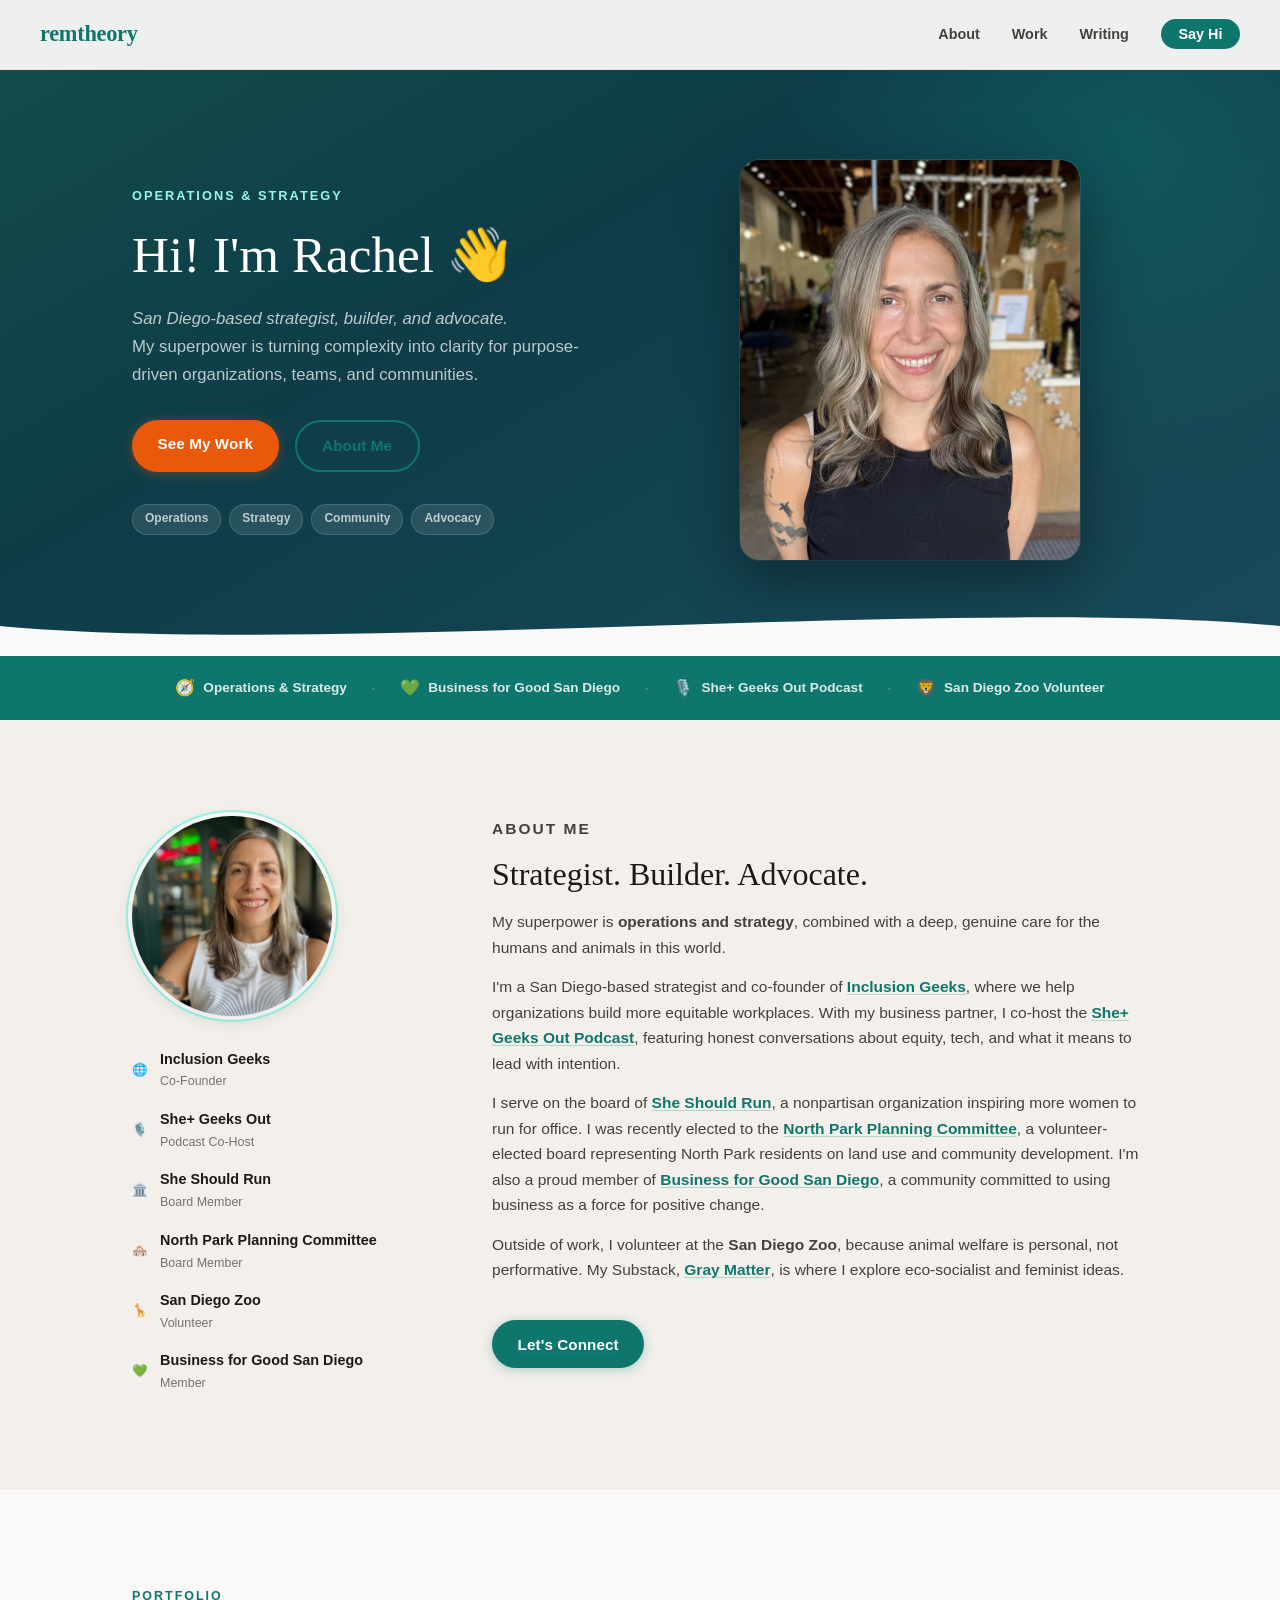
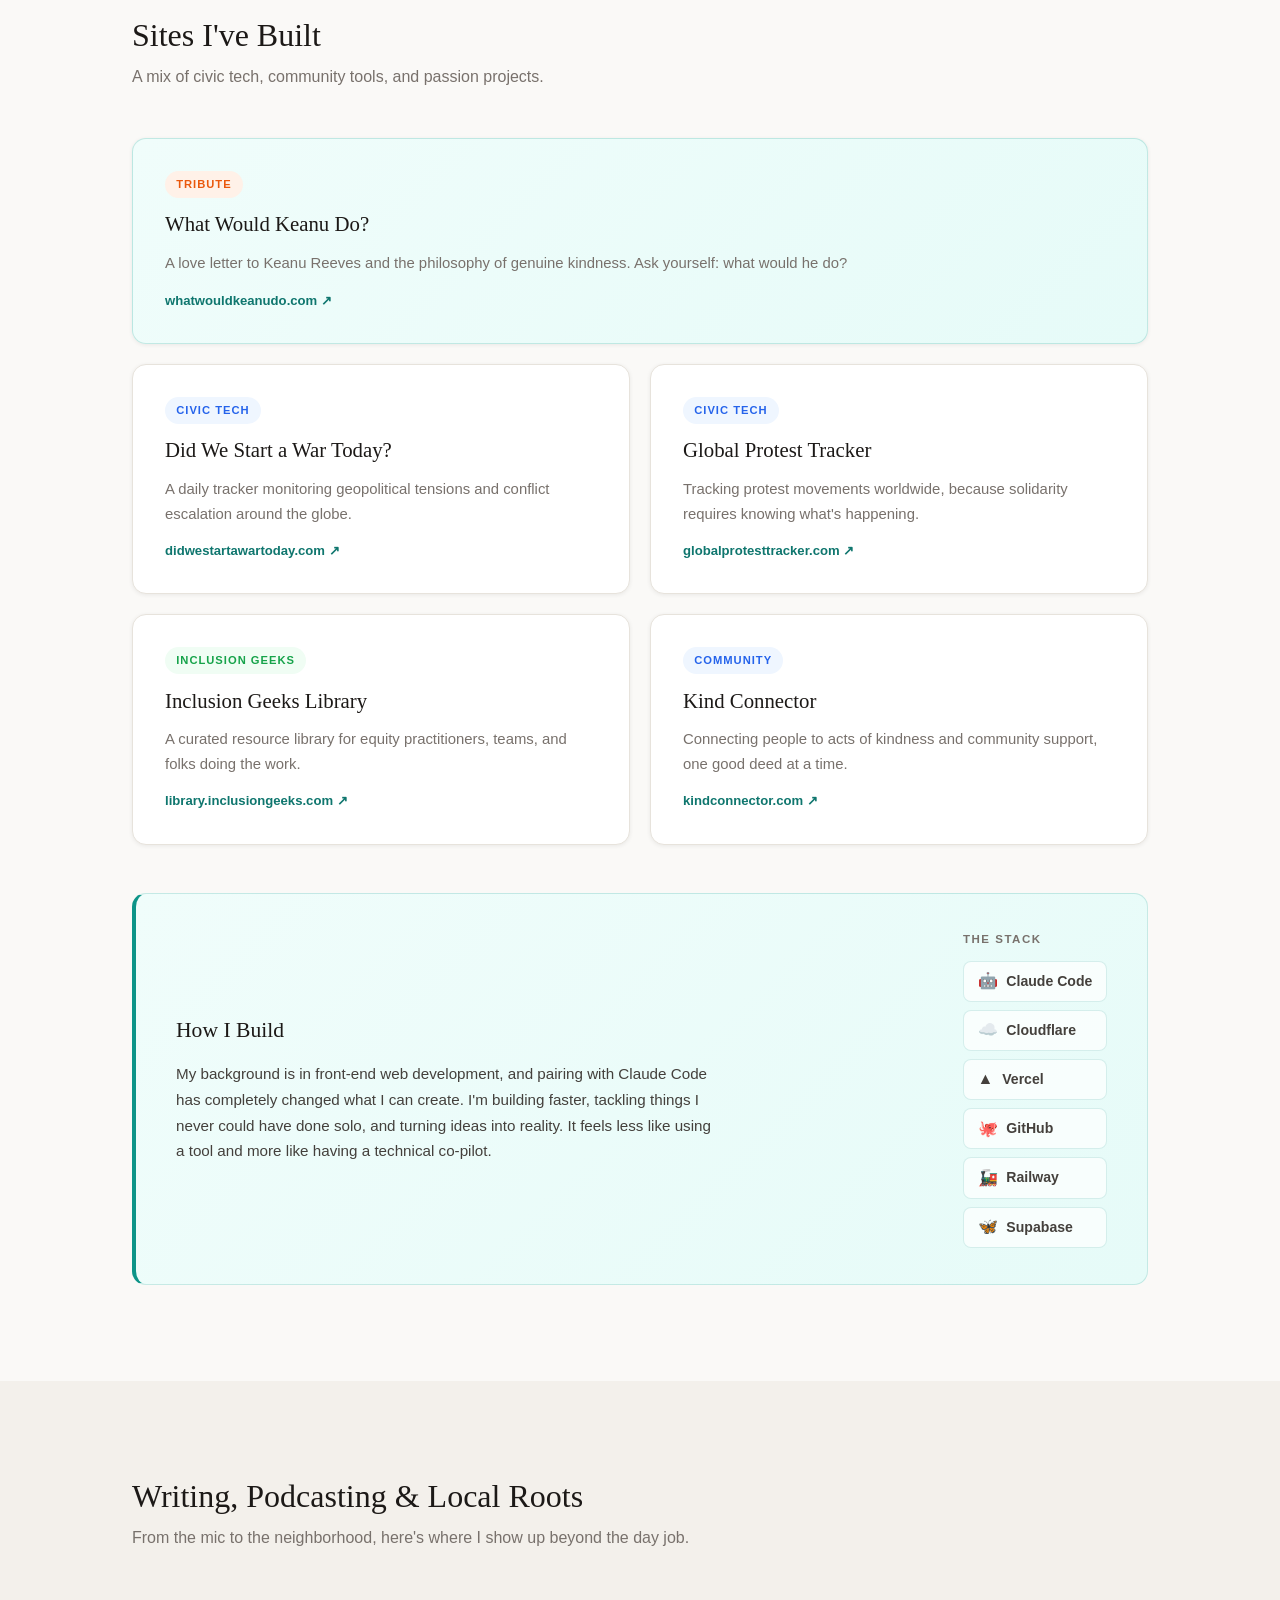
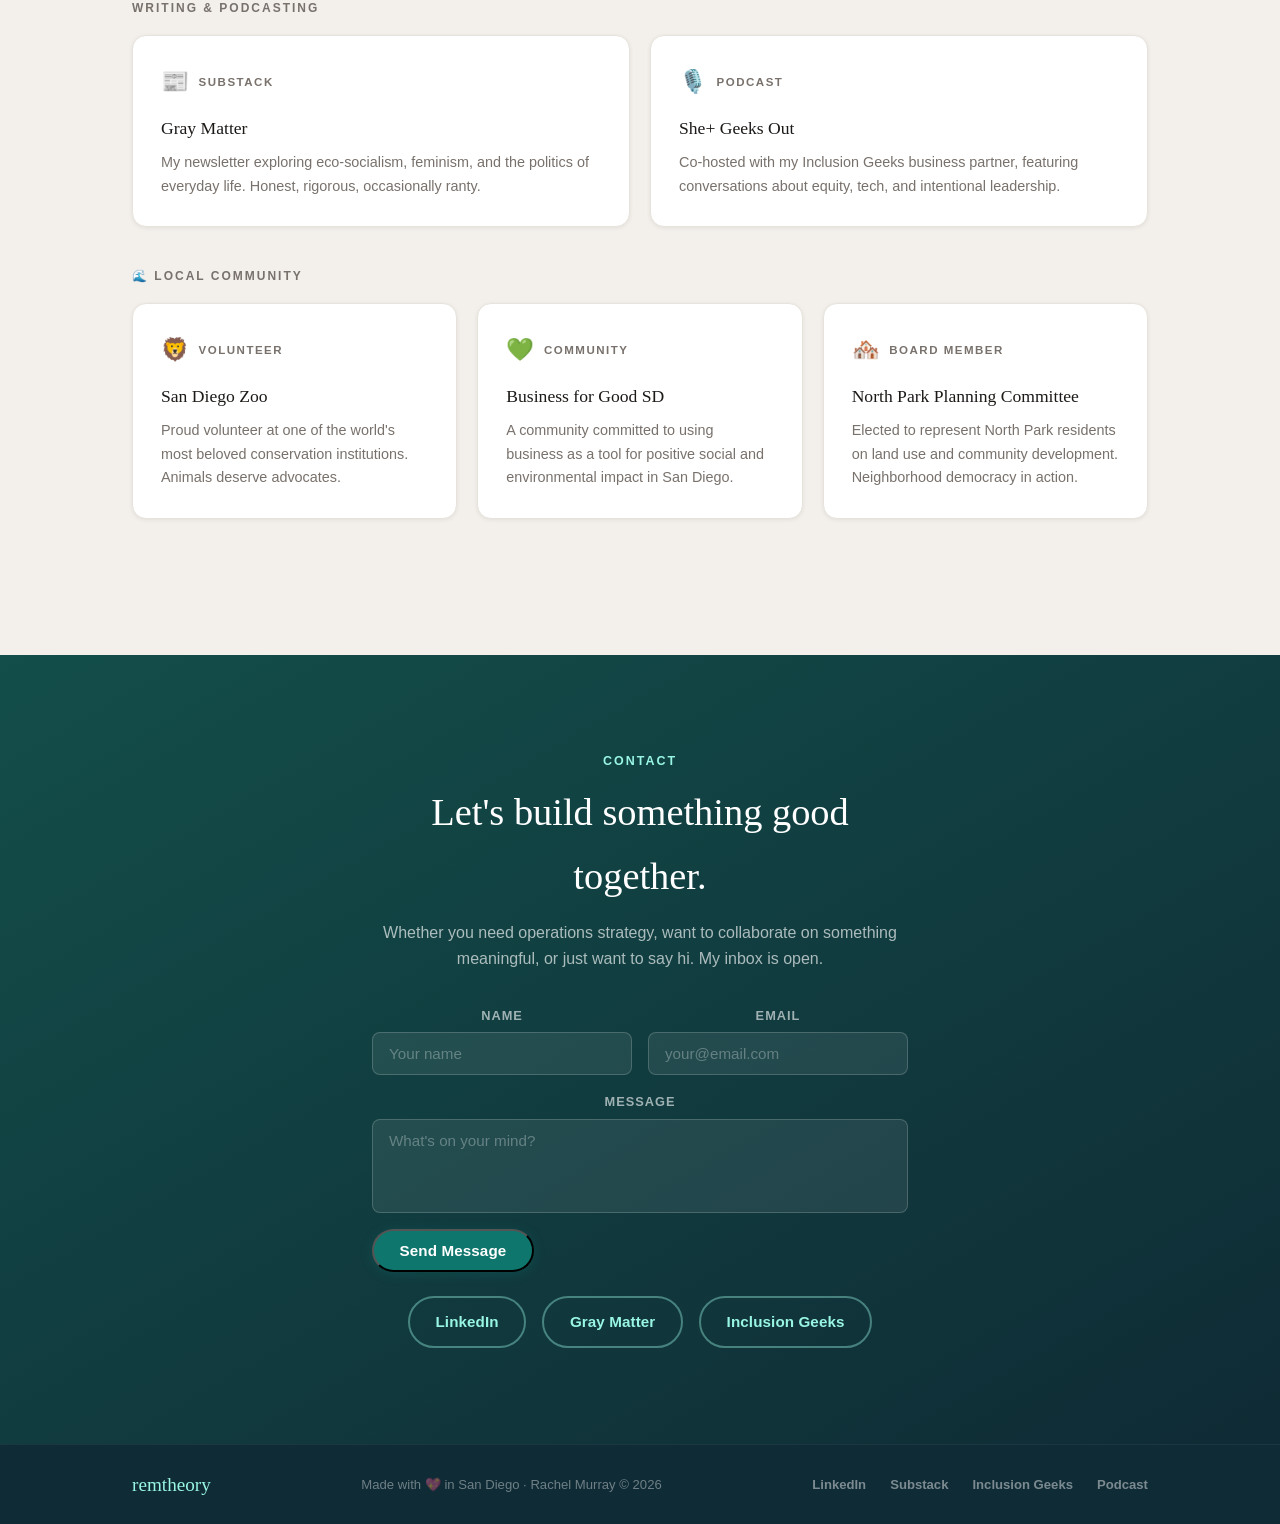
==== index.html @ 1f30a98f "Initial commit — remtheory.com portfolio site Includes full SEO setup (meta description, Open Graph," ====
<!DOCTYPE html>
<html lang="en">
<head>
  <meta charset="UTF-8" />
  <meta name="viewport" content="width=device-width, initial-scale=1.0" />
  <title>Rachel Murray — remtheory</title>

  <!-- SEO -->
  <meta name="description" content="Rachel Murray — San Diego-based operations strategist, co-founder of Inclusion Geeks, She+ Geeks Out podcast co-host, and civic advocate." />
  <meta name="robots" content="index, follow" />
  <link rel="canonical" href="https://remtheory.com/" />

  <!-- Open Graph -->
  <meta property="og:type" content="website" />
  <meta property="og:url" content="https://remtheory.com/" />
  <meta property="og:title" content="Rachel Murray — remtheory" />
  <meta property="og:description" content="San Diego-based strategist, builder, and advocate. Co-founder of Inclusion Geeks. Turning complexity into clarity for purpose-driven organizations." />
  <meta property="og:image" content="https://remtheory.com/rachel-murray-2026.jpeg" />

  <!-- Twitter Card -->
  <meta name="twitter:card" content="summary_large_image" />
  <meta name="twitter:title" content="Rachel Murray — remtheory" />
  <meta name="twitter:description" content="San Diego-based strategist, builder, and advocate. Co-founder of Inclusion Geeks. Turning complexity into clarity for purpose-driven organizations." />
  <meta name="twitter:image" content="https://remtheory.com/rachel-murray-2026.jpeg" />

  <!-- Security (meta fallbacks — primary headers set server-side via _headers) -->
  <meta http-equiv="Referrer-Policy" content="strict-origin-when-cross-origin" />
  <meta http-equiv="Content-Security-Policy" content="default-src 'self'; script-src 'unsafe-inline'; style-src 'self' 'unsafe-inline' https://fonts.googleapis.com; font-src https://fonts.gstatic.com; connect-src https://formspree.io; img-src 'self' data:; object-src 'none'" />

  <!-- Favicon -->
  <link rel="icon" href="data:image/svg+xml,<svg xmlns='http://www.w3.org/2000/svg' viewBox='0 0 32 32'><rect width='32' height='32' rx='6' fill='%230f766e'/><text x='16' y='22' font-family='serif' font-size='20' fill='white' text-anchor='middle'>r</text></svg>" />

  <!-- Fonts -->
  <link rel="preconnect" href="https://fonts.googleapis.com" />
  <link rel="preconnect" href="https://fonts.gstatic.com" crossorigin />
  <link href="https://fonts.googleapis.com/css2?family=Fraunces:ital,opsz,wght@0,9..144,300;0,9..144,400;0,9..144,600;1,9..144,300;1,9..144,400&family=Plus+Jakarta+Sans:wght@400;500;600;700;800&display=swap" rel="stylesheet" />

  <!-- Performance: preload LCP image -->
  <link rel="preload" as="image" href="rachel-murray-2026.jpeg" />

  <link rel="stylesheet" href="style.css" />

  <!-- Structured Data -->
  <script type="application/ld+json">
  {
    "@context": "https://schema.org",
    "@type": "Person",
    "name": "Rachel Murray",
    "url": "https://remtheory.com",
    "description": "San Diego-based strategist, builder, and advocate. Co-founder of Inclusion Geeks.",
    "jobTitle": "Operations & Strategy",
    "worksFor": {
      "@type": "Organization",
      "name": "Inclusion Geeks",
      "url": "https://inclusiongeeks.com"
    },
    "sameAs": [
      "https://www.linkedin.com/in/rachelmurray/",
      "https://remtheory.substack.com",
      "https://inclusiongeeks.com"
    ]
  }
  </script>
</head>
<body>

  <!-- NAV -->
  <nav class="nav">
    <a href="#" class="nav-logo">remtheory</a>
    <ul class="nav-links">
      <li><a href="#about">About</a></li>
      <li><a href="#work">Work</a></li>
      <li><a href="#writing">Writing</a></li>
      <li><a href="#contact" class="nav-cta">Say Hi</a></li>
    </ul>
  </nav>

  <!-- HERO -->
  <header class="hero">
    <div class="hero-bg-shape"></div>
    <div class="container hero-grid">
      <div class="hero-text">
        <p class="hero-eyebrow">Operations &amp; Strategy</p>
        <h1 class="hero-title">Hi! I'm Rachel &#128075;</h1>
        <p class="hero-sub"><em>San Diego-based strategist, builder, and advocate.</em><br /> My superpower is turning complexity into clarity for purpose-driven organizations, teams, and communities.</p>
        <div class="hero-cta">
          <a href="#work" class="btn btn-primary">See My Work</a>
          <a href="#about" class="btn btn-ghost">About Me</a>
        </div>
        <div class="hero-tags">
          <span class="tag">Operations</span>
          <span class="tag">Strategy</span>
          <span class="tag">Community</span>
           <span class="tag">Advocacy</span>
        </div>
      </div>
      <div class="hero-visual">
        <div class="hero-photo-wrap">
          <img src="rachel-murray-2026.jpeg" alt="Rachel Murray" class="hero-photo" width="340" height="400" loading="eager" fetchpriority="high" />
        </div>
      </div>
    </div>
    <div class="hero-wave">
      <svg viewBox="0 0 1440 80" xmlns="http://www.w3.org/2000/svg" preserveAspectRatio="none">
        <path d="M0,40 C360,80 1080,0 1440,40 L1440,80 L0,80 Z" fill="#faf9f7"/>
      </svg>
    </div>
  </header>

  <!-- STRIP -->
  <section class="strip">
    <div class="container strip-inner">
      <div class="strip-item"><span class="strip-icon">🧭</span><span>Operations &amp; Strategy</span></div>
      <div class="strip-sep">·</div>
      <div class="strip-item"><span class="strip-icon">💚</span><span>Business for Good San Diego</span></div>
      <div class="strip-sep">·</div>
      <div class="strip-item"><span class="strip-icon">🎙️</span><span>She+ Geeks Out Podcast</span></div>
      <div class="strip-sep">·</div>
      <div class="strip-item"><span class="strip-icon">🦁</span><span>San Diego Zoo Volunteer</span></div>
    </div>
  </section>

  <!-- ABOUT -->
  <section class="section about-section" id="about">
    <div class="container about-grid">
      <div class="about-left">
        <div class="about-avatar">
          <img src="rachel-murray-2023.jpg" alt="Rachel Murray" class="about-photo" width="200" height="200" loading="lazy" />
        </div>
        <div class="about-affiliations">
          <div class="affil-item">
            <span class="affil-icon">🌐</span>
            <div>
              <strong>Inclusion Geeks</strong>
              <span>Co-Founder</span>
            </div>
          </div>
          <div class="affil-item">
            <span class="affil-icon">🎙️</span>
            <div>
              <strong>She+ Geeks Out</strong>
              <span>Podcast Co-Host</span>
            </div>
          </div>
          <div class="affil-item">
            <span class="affil-icon">🏛️</span>
            <div>
              <strong>She Should Run</strong>
              <span>Board Member</span>
            </div>
          </div>
          <div class="affil-item">
            <span class="affil-icon">🏘️</span>
            <div>
              <strong>North Park Planning Committee</strong>
              <span>Board Member</span>
            </div>
          </div>
          <div class="affil-item">
            <span class="affil-icon">🦒</span>
            <div>
              <strong>San Diego Zoo</strong>
              <span>Volunteer</span>
            </div>
          </div>
          <div class="affil-item">
            <span class="affil-icon">💚</span>
            <div>
              <strong>Business for Good San Diego</strong>
              <span>Member</span>
            </div>
          </div>
        </div>
      </div>
      <div class="about-right">
        <p class="section-eyebrow">About Me</p>
        <h2 class="section-title">Strategist. Builder. Advocate.</h2>
        <p class="about-lead">My superpower is <strong>operations and strategy</strong>, combined with a deep, genuine care for the humans and animals in this world.</p>
        <p>I'm a San Diego-based strategist and co-founder of <a href="https://inclusiongeeks.com" target="_blank" rel="noopener noreferrer"><strong>Inclusion Geeks</strong></a>, where we help organizations build more equitable workplaces. With my business partner, I co-host the <a href="https://inclusiongeeks.com/podcast" target="_blank" rel="noopener noreferrer"><strong>She+ Geeks Out Podcast</strong></a>, featuring honest conversations about equity, tech, and what it means to lead with intention.</p>
        <p>I serve on the board of <a href="https://sheshouldrun.org" target="_blank" rel="noopener noreferrer"><strong>She Should Run</strong></a>, a nonpartisan organization inspiring more women to run for office. I was recently elected to the <a href="https://www.northparkplanning.org/" target="_blank" rel="noopener noreferrer"><strong>North Park Planning Committee</strong></a>, a volunteer-elected board representing North Park residents on land use and community development. I'm also a proud member of <a href="https://businessforgoodsd.org/" target="_blank" rel="noopener noreferrer"><strong>Business for Good San Diego</strong></a>, a community committed to using business as a force for positive change.</p>
        <p>Outside of work, I volunteer at the <strong>San Diego Zoo</strong>, because animal welfare is personal, not performative. My Substack, <a href="https://remtheory.substack.com" target="_blank" rel="noopener noreferrer"><strong>Gray Matter</strong></a>, is where I explore eco-socialist and feminist ideas.</p>
        <a href="#contact" class="btn btn-primary" style="margin-top:1.5rem; display:inline-block; color:#fff;">Let's Connect</a>
      </div>
    </div>
  </section>

  <!-- WORK -->
  <section class="section" id="work">
    <div class="container">
      <div class="section-header">
        <p class="section-eyebrow">Portfolio</p>
        <h2 class="section-title">Sites I've Built</h2>
        <p class="section-sub">A mix of civic tech, community tools, and passion projects.</p>
      </div>

      <div class="projects-grid">

        <a href="https://whatwouldkeanudo.com" target="_blank" rel="noopener noreferrer" class="project-card project-featured">
          <div class="project-meta">
            <span class="project-tag">Tribute</span>
          </div>
          <h3 class="project-title">What Would Keanu Do?</h3>
          <p class="project-desc">A love letter to Keanu Reeves and the philosophy of genuine kindness. Ask yourself: what would he do?</p>
          <span class="project-link">whatwouldkeanudo.com ↗</span>
        </a>

        <a href="https://didwestartawartoday.com" target="_blank" rel="noopener noreferrer" class="project-card">
          <div class="project-meta">
            <span class="project-tag tag-civic">Civic Tech</span>
          </div>
          <h3 class="project-title">Did We Start a War Today?</h3>
          <p class="project-desc">A daily tracker monitoring geopolitical tensions and conflict escalation around the globe.</p>
          <span class="project-link">didwestartawartoday.com ↗</span>
        </a>

        <a href="https://globalprotesttracker.com" target="_blank" rel="noopener noreferrer" class="project-card">
          <div class="project-meta">
            <span class="project-tag tag-civic">Civic Tech</span>
          </div>
          <h3 class="project-title">Global Protest Tracker</h3>
          <p class="project-desc">Tracking protest movements worldwide, because solidarity requires knowing what's happening.</p>
          <span class="project-link">globalprotesttracker.com ↗</span>
        </a>

        <a href="https://library.inclusiongeeks.com" target="_blank" rel="noopener noreferrer" class="project-card">
          <div class="project-meta">
            <span class="project-tag tag-ig">Inclusion Geeks</span>
          </div>
          <h3 class="project-title">Inclusion Geeks Library</h3>
          <p class="project-desc">A curated resource library for equity practitioners, teams, and folks doing the work.</p>
          <span class="project-link">library.inclusiongeeks.com ↗</span>
        </a>

        <a href="https://kindconnector.com" target="_blank" rel="noopener noreferrer" class="project-card">
          <div class="project-meta">
            <span class="project-tag tag-civic">Community</span>
          </div>
          <h3 class="project-title">Kind Connector</h3>
          <p class="project-desc">Connecting people to acts of kindness and community support, one good deed at a time.</p>
          <span class="project-link">kindconnector.com ↗</span>
        </a>

      </div>

      <!-- HOW I BUILD -->
      <div class="stack-callout">
        <div class="stack-left">
          <h3 class="stack-title">How I Build</h3>
          <p class="stack-desc">My background is in front-end web development, and pairing with Claude Code has completely changed what I can create. I'm building faster, tackling things I never could have done solo, and turning ideas into reality. It feels less like using a tool and more like having a technical co-pilot.</p>
        </div>
        <div class="stack-right">
          <p class="stack-tools-label">The stack</p>
          <div class="stack-tools">
            <span class="stack-tool"><span class="stack-tool-icon">🤖</span>Claude Code</span>
            <span class="stack-tool"><span class="stack-tool-icon">☁️</span>Cloudflare</span>
            <span class="stack-tool"><span class="stack-tool-icon">▲</span>Vercel</span>
            <span class="stack-tool"><span class="stack-tool-icon">🐙</span>GitHub</span>
            <span class="stack-tool"><span class="stack-tool-icon">🚂</span>Railway</span>
            <span class="stack-tool"><span class="stack-tool-icon">🦋</span>Supabase</span>
          </div>
        </div>
      </div>

    </div>
  </section>

  <!-- WRITING / BEYOND -->
  <section class="section about-section" id="writing">
    <div class="container">
      <div class="section-header">
        <h2 class="section-title">Writing, Podcasting &amp; Local Roots</h2>
        <p class="section-sub">From the mic to the neighborhood, here's where I show up beyond the day job.</p>
      </div>

      <div class="beyond-group">
        <p class="beyond-group-label">Writing &amp; Podcasting</p>
        <div class="beyond-grid">

          <a href="https://remtheory.substack.com" target="_blank" rel="noopener noreferrer" class="beyond-card">
            <div class="bc-header">
              <span class="bc-icon">📰</span>
              <span class="bc-label">Substack</span>
            </div>
            <h3>Gray Matter</h3>
            <p>My newsletter exploring eco-socialism, feminism, and the politics of everyday life. Honest, rigorous, occasionally ranty.</p>
          </a>

          <a href="https://inclusiongeeks.com/podcast" target="_blank" rel="noopener noreferrer" class="beyond-card">
            <div class="bc-header">
              <span class="bc-icon">🎙️</span>
              <span class="bc-label">Podcast</span>
            </div>
            <h3>She+ Geeks Out</h3>
            <p>Co-hosted with my Inclusion Geeks business partner, featuring conversations about equity, tech, and intentional leadership.</p>
          </a>

        </div>
      </div>

      <div class="beyond-group">
        <p class="beyond-group-label">🌊 Local Community</p>
        <div class="beyond-grid beyond-grid-3">

          <a href="https://zoo.sandiegozoo.org/" target="_blank" rel="noopener noreferrer" class="beyond-card">
            <div class="bc-header">
              <span class="bc-icon">🦁</span>
              <span class="bc-label">Volunteer</span>
            </div>
            <h3>San Diego Zoo</h3>
            <p>Proud volunteer at one of the world's most beloved conservation institutions. Animals deserve advocates.</p>
          </a>

          <a href="https://businessforgoodsd.org/" target="_blank" rel="noopener noreferrer" class="beyond-card">
            <div class="bc-header">
              <span class="bc-icon">💚</span>
              <span class="bc-label">Community</span>
            </div>
            <h3>Business for Good SD</h3>
            <p>A community committed to using business as a tool for positive social and environmental impact in San Diego.</p>
          </a>

          <a href="https://www.northparkplanning.org/" target="_blank" rel="noopener noreferrer" class="beyond-card">
            <div class="bc-header">
              <span class="bc-icon">🏘️</span>
              <span class="bc-label">Board Member</span>
            </div>
            <h3>North Park Planning Committee</h3>
            <p>Elected to represent North Park residents on land use and community development. Neighborhood democracy in action.</p>
          </a>

        </div>
      </div>

    </div>
  </section>

  <!-- CONTACT -->
  <section class="section contact-section" id="contact">
    <div class="container contact-inner">
      <p class="section-eyebrow" style="color: var(--teal-light);">Contact</p>
      <h2 class="contact-title">Let's build something good together.</h2>
      <p class="contact-sub">Whether you need operations strategy, want to collaborate on something meaningful, or just want to say hi. My inbox is open.</p>

      <form class="contact-form" id="contact-form">
        <div class="form-row">
          <div class="form-group">
            <label for="name">Name</label>
            <input type="text" id="name" name="name" placeholder="Your name" required />
          </div>
          <div class="form-group">
            <label for="email">Email</label>
            <input type="email" id="email" name="email" placeholder="your@email.com" required />
          </div>
        </div>
        <div class="form-group">
          <label for="message">Message</label>
          <textarea id="message" name="message" rows="4" placeholder="What's on your mind?" required></textarea>
        </div>
        <input type="text" name="_gotcha" style="display:none" />
        <button type="submit" class="btn btn-primary form-submit" id="form-submit-btn">Send Message</button>
      </form>

      <div class="form-success" id="form-success" style="display:none;">
        <span class="form-success-icon">🎉</span>
        <h3>Message sent!</h3>
        <p>Thanks for reaching out. I'll get back to you soon.</p>
      </div>

      <script>
        document.getElementById('contact-form').addEventListener('submit', async function(e) {
          e.preventDefault();
          const btn = document.getElementById('form-submit-btn');
          btn.textContent = 'Sending…';
          btn.disabled = true;
          const data = new FormData(this);
          try {
            const res = await fetch('https://formspree.io/f/xlgpwapv', {
              method: 'POST',
              body: data,
              headers: { 'Accept': 'application/json' }
            });
            if (res.ok) {
              document.getElementById('contact-form').style.display = 'none';
              document.getElementById('form-success').style.display = 'flex';
            } else {
              btn.textContent = 'Try again';
              btn.disabled = false;
            }
          } catch {
            btn.textContent = 'Try again';
            btn.disabled = false;
          }
        });
      </script>

      <div class="contact-also">
        <a href="https://www.linkedin.com/in/rachelmurray/" target="_blank" rel="noopener noreferrer" class="btn btn-outline-light">LinkedIn</a>
        <a href="https://remtheory.substack.com" target="_blank" rel="noopener noreferrer" class="btn btn-outline-light">Gray Matter</a>
        <a href="https://inclusiongeeks.com" target="_blank" rel="noopener noreferrer" class="btn btn-outline-light">Inclusion Geeks</a>
      </div>
    </div>
  </section>

  <!-- FOOTER -->
  <footer class="footer">
    <div class="container footer-inner">
      <span class="footer-logo">remtheory</span>
      <span class="footer-copy">Made with &#128150; in San Diego · Rachel Murray © 2026</span>
      <div class="footer-links">
        <a href="https://www.linkedin.com/in/rachelmurray/" target="_blank" rel="noopener noreferrer">LinkedIn</a>
        <a href="https://remtheory.substack.com" target="_blank" rel="noopener noreferrer">Substack</a>
        <a href="https://inclusiongeeks.com" target="_blank" rel="noopener noreferrer">Inclusion Geeks</a>
        <a href="https://inclusiongeeks.com/podcast" target="_blank" rel="noopener noreferrer">Podcast</a>
      </div>
    </div>
  </footer>

</body>
</html>
---- style.css ----
/* ============================================================
   remtheory.com — Rachel Murray
   Professional + warm: deep teal, terracotta, warm neutrals
   Fonts: Fraunces (display) + Plus Jakarta Sans (body)
   ============================================================ */

:root {
  --teal:         #0d9488;
  --teal-dark:    #0f766e;
  --teal-deeper:  #134e4a;
  --teal-light:   #99f6e4;
  --teal-pale:    #f0fdfb;
  --orange:       #ea580c;
  --orange-light: #fff1e8;
  --orange-mid:   #fb923c;
  --green:        #16a34a;
  --bg:           #faf9f7;
  --bg-alt:       #f3f0eb;
  --white:        #ffffff;
  --text:         #1c1917;
  --text-mid:     #44403c;
  --text-light:   #78716c;
  --border:       #e7e3dc;
  --navy:         #0f2b35;
  --radius-sm:    8px;
  --radius:       14px;
  --radius-lg:    24px;
  --shadow-sm:    0 1px 4px rgba(0,0,0,.07);
  --shadow:       0 4px 20px rgba(0,0,0,.09);
  --shadow-md:    0 8px 32px rgba(0,0,0,.12);
}

*, *::before, *::after { box-sizing: border-box; margin: 0; padding: 0; }
html { scroll-behavior: smooth; }

body {
  font-family: 'Plus Jakarta Sans', sans-serif;
  background: var(--bg);
  color: var(--text);
  line-height: 1.65;
  overflow-x: hidden;
}

a { color: inherit; text-decoration: none; }

/* ── CONTAINER ── */
.container {
  max-width: 1080px;
  margin: 0 auto;
  padding: 0 2rem;
}

/* ── NAV ── */
.nav {
  position: fixed;
  top: 0; left: 0; right: 0;
  z-index: 100;
  display: flex;
  align-items: center;
  justify-content: space-between;
  padding: 1rem 2.5rem;
  background: rgba(250,249,247,.95);
  backdrop-filter: blur(10px);
  border-bottom: 1px solid var(--border);
}

.nav-logo {
  font-family: 'Fraunces', serif;
  font-size: 1.4rem;
  font-weight: 600;
  color: var(--teal-dark);
  letter-spacing: -.3px;
}

.nav-links {
  list-style: none;
  display: flex;
  align-items: center;
  gap: 2rem;
}

.nav-links a {
  font-size: .9rem;
  font-weight: 600;
  color: var(--text-mid);
  transition: color .2s;
}

.nav-links a:hover { color: var(--teal-dark); }

.nav-cta {
  background: var(--teal-dark);
  color: var(--white) !important;
  padding: .45rem 1.1rem;
  border-radius: 50px;
  transition: background .2s !important;
}

.nav-cta:hover { background: var(--teal-deeper) !important; color: var(--white) !important; }

/* ── BUTTONS ── */
.btn {
  display: inline-block;
  padding: .7rem 1.6rem;
  border-radius: 50px;
  font-family: 'Plus Jakarta Sans', sans-serif;
  font-weight: 700;
  font-size: .95rem;
  cursor: pointer;
  transition: transform .15s, box-shadow .15s, background .2s, color .2s;
  letter-spacing: .1px;
}

.btn:hover { transform: translateY(-1px); }

.btn-primary {
  background: var(--teal-dark);
  color: var(--white);
  box-shadow: 0 2px 12px rgba(13,116,110,.3);
}
.btn-primary:hover { background: var(--teal-deeper); box-shadow: 0 4px 18px rgba(13,116,110,.4); }

.btn-ghost {
  background: transparent;
  color: var(--teal-dark);
  border: 2px solid var(--teal-dark);
}
.btn-ghost:hover { background: var(--teal-pale); }

.btn-outline-light {
  background: transparent;
  color: var(--teal-light);
  border: 2px solid rgba(153,246,228,.4);
}
.btn-outline-light:hover { background: rgba(255,255,255,.08); border-color: var(--teal-light); }

/* ── HERO ── */
.hero {
  position: relative;
  background: linear-gradient(150deg, var(--teal-deeper) 0%, #0e3d48 40%, #1a4a5a 100%);
  padding: 10rem 0 6rem;
  overflow: hidden;
}

.hero-bg-shape {
  position: absolute;
  top: -200px;
  right: -200px;
  width: 700px;
  height: 700px;
  border-radius: 50%;
  background: radial-gradient(circle, rgba(13,148,136,.25) 0%, transparent 70%);
  pointer-events: none;
}

.hero-grid {
  display: grid;
  grid-template-columns: 1fr 1fr;
  gap: 4rem;
  align-items: center;
}

@media (max-width: 760px) {
  .hero-grid { grid-template-columns: 1fr; gap: 3rem; }
  .hero-visual { display: none; }
}

.hero-eyebrow {
  font-size: .8rem;
  font-weight: 700;
  text-transform: uppercase;
  letter-spacing: 2px;
  color: var(--teal-light);
  margin-bottom: 1.1rem;
}

.hero-title {
  font-family: 'Fraunces', serif;
  font-size: clamp(2rem, 4vw, 3.2rem);
  font-weight: 300;
  color: var(--white);
  line-height: 1.2;
  margin-bottom: 1.25rem;
}

.hero-title em {
  font-style: italic;
  color: var(--teal-light);
}

.hero-sub {
  font-size: 1.05rem;
  color: rgba(255,255,255,.72);
  max-width: 480px;
  margin-bottom: 2rem;
  font-weight: 400;
}

.hero-cta {
  display: flex;
  gap: 1rem;
  flex-wrap: wrap;
  margin-bottom: 2rem;
}

.hero .btn-primary {
  background: var(--orange);
  box-shadow: 0 2px 12px rgba(234,88,12,.35);
}
.hero .btn-primary:hover { background: #c2410c; }

.hero-tags {
  display: flex;
  gap: .5rem;
  flex-wrap: wrap;
}

.tag {
  font-size: .75rem;
  font-weight: 600;
  padding: .3rem .75rem;
  background: rgba(255,255,255,.1);
  border: 1px solid rgba(255,255,255,.15);
  color: rgba(255,255,255,.7);
  border-radius: 50px;
}

/* Hero visual */
.hero-visual {
  display: flex;
  justify-content: center;
  align-items: center;
}

.hero-photo-wrap {
  position: relative;
  width: 340px;
  height: 400px;
  border-radius: 20px;
  overflow: hidden;
  box-shadow: 0 20px 60px rgba(0,0,0,.4), 0 0 0 1px rgba(255,255,255,.1);
}

.hero-photo {
  width: 100%;
  height: 100%;
  object-fit: cover;
  object-position: center top;
  display: block;
}

.hero-wave {
  position: absolute;
  bottom: 0; left: 0; right: 0;
  line-height: 0;
}
.hero-wave svg { display: block; width: 100%; height: 60px; }

/* ── STRIP ── */
.strip {
  background: var(--teal-dark);
  padding: 1rem 0;
}

.strip-inner {
  display: flex;
  align-items: center;
  justify-content: center;
  gap: 1.5rem;
  flex-wrap: wrap;
}

.strip-item {
  display: flex;
  align-items: center;
  gap: .5rem;
  font-size: .85rem;
  font-weight: 600;
  color: rgba(255,255,255,.85);
}

.strip-icon { font-size: 1rem; }

.strip-sep {
  color: rgba(255,255,255,.25);
  font-size: 1.2rem;
}

/* ── SHARED SECTION STYLES ── */
.section { padding: 6rem 0; }

.section-header {
  max-width: 100%;
  margin-bottom: 3rem;
}

.section-eyebrow {
  font-size: .78rem;
  font-weight: 700;
  text-transform: uppercase;
  letter-spacing: 2px;
  color: var(--teal-dark);
  margin-bottom: .6rem;
}

.section-title {
  font-family: 'Fraunces', serif;
  font-size: clamp(1.7rem, 2.5vw, 2.4rem);
  font-weight: 400;
  color: var(--text);
  line-height: 1.2;
  margin-bottom: .6rem;
}

.section-sub {
  font-size: 1rem;
  color: var(--text-light);
}

/* ── PROJECTS ── */
.projects-grid {
  display: grid;
  grid-template-columns: repeat(2, 1fr);
  gap: 1.25rem;
}

@media (max-width: 640px) {
  .projects-grid { grid-template-columns: 1fr; }
}

.project-card {
  display: flex;
  flex-direction: column;
  background: var(--white);
  border-radius: var(--radius);
  padding: 2rem;
  box-shadow: var(--shadow-sm);
  border: 1px solid var(--border);
  transition: transform .2s, box-shadow .2s, border-color .2s;
  gap: .6rem;
}

.project-card:hover {
  transform: translateY(-3px);
  box-shadow: var(--shadow-md);
  border-color: var(--teal);
}

.project-featured {
  grid-column: span 2;
  background: linear-gradient(135deg, var(--teal-pale), #e6fbf8);
  border-color: rgba(13,148,136,.2);
}

@media (max-width: 640px) {
  .project-featured { grid-column: span 1; }
}

.project-meta { display: flex; gap: .5rem; }

.project-tag {
  font-size: .7rem;
  font-weight: 700;
  text-transform: uppercase;
  letter-spacing: 1px;
  padding: .25rem .7rem;
  background: var(--orange-light);
  color: var(--orange);
  border-radius: 50px;
}

.tag-civic { background: #eff6ff; color: #2563eb; }
.tag-ig    { background: #f0fdf4; color: var(--green); }

.project-title {
  font-family: 'Fraunces', serif;
  font-size: 1.3rem;
  font-weight: 400;
  color: var(--text);
}

.project-desc {
  font-size: .93rem;
  color: var(--text-light);
  flex: 1;
}

.project-link {
  font-size: .82rem;
  font-weight: 700;
  color: var(--teal-dark);
  margin-top: .25rem;
}

/* ── HOW I BUILD ── */
.stack-callout {
  margin-top: 3rem;
  background: linear-gradient(135deg, var(--teal-pale), #e6fbf8);
  border: 1px solid rgba(13,148,136,.18);
  border-left: 4px solid var(--teal);
  border-radius: var(--radius);
  padding: 2.25rem 2.5rem;
  display: grid;
  grid-template-columns: 1fr auto;
  gap: 3rem;
  align-items: center;
}

@media (max-width: 760px) {
  .stack-callout { grid-template-columns: 1fr; gap: 1.75rem; }
}

.stack-eyebrow {
  font-size: .75rem;
  font-weight: 700;
  text-transform: uppercase;
  letter-spacing: 2px;
  color: var(--teal-dark);
  margin-bottom: .4rem;
}

.stack-title {
  font-family: 'Fraunces', serif;
  font-size: 1.35rem;
  font-weight: 400;
  color: var(--text);
  margin-bottom: .75rem;
}

.stack-desc {
  font-size: .95rem;
  color: var(--text-mid);
  line-height: 1.7;
  max-width: 540px;
}

.stack-desc strong {
  color: var(--teal-dark);
}

.stack-right {
  display: flex;
  flex-direction: column;
  gap: .75rem;
  flex-shrink: 0;
}

.stack-tools-label {
  font-size: .72rem;
  font-weight: 700;
  text-transform: uppercase;
  letter-spacing: 1.5px;
  color: var(--text-light);
}

.stack-tools {
  display: flex;
  flex-direction: column;
  gap: .5rem;
}

.stack-tool {
  display: flex;
  align-items: center;
  gap: .55rem;
  font-size: .88rem;
  font-weight: 600;
  color: var(--text-mid);
  background: rgba(255,255,255,.7);
  border: 1px solid rgba(13,148,136,.15);
  border-radius: 8px;
  padding: .4rem .85rem;
  white-space: nowrap;
}

.stack-tool-icon { font-size: 1rem; }

/* ── ABOUT ── */
.about-section { background: var(--bg-alt); }

.about-grid {
  display: grid;
  grid-template-columns: 280px 1fr;
  gap: 5rem;
  align-items: start;
}

@media (max-width: 760px) {
  .about-grid { grid-template-columns: 1fr; gap: 2.5rem; }
}

.about-left {
  display: flex;
  flex-direction: column;
  gap: 2rem;
}

.about-avatar {
  width: 200px;
  height: 200px;
  border-radius: 50%;
  overflow: hidden;
  box-shadow: 0 4px 20px rgba(0,0,0,.12), 0 0 0 4px var(--white), 0 0 0 6px var(--teal-light);
}

.about-photo {
  width: 100%;
  height: 100%;
  object-fit: cover;
  object-position: center top;
  display: block;
}

.about-affiliations {
  display: flex;
  flex-direction: column;
  gap: 1rem;
}

.affil-item {
  display: flex;
  align-items: center;
  gap: .75rem;
}

.affil-icon { font-size: 1.4rem; flex-shrink: 0; }

.affil-item div {
  display: flex;
  flex-direction: column;
}

.affil-item strong {
  font-size: .9rem;
  font-weight: 700;
  color: var(--text);
}

.affil-item span {
  font-size: .78rem;
  color: var(--text-light);
}

.about-right .section-title {
  margin-bottom: 1rem;
}

.about-lead {
  font-size: 1.1rem;
  color: var(--text);
  margin-bottom: 1rem;
  font-weight: 500;
}

.about-right p {
  color: var(--text-mid);
  margin-bottom: .85rem;
  font-size: .97rem;
}

.about-right a {
  color: var(--teal-dark);
  font-weight: 700;
  text-decoration: underline;
  text-decoration-color: rgba(13,148,136,.3);
  text-underline-offset: 2px;
  transition: color .2s, text-decoration-color .2s;
}

.about-right a:hover {
  color: var(--orange);
  text-decoration-color: rgba(234,88,12,.3);
}

/* ── BEYOND ── */
.beyond-group {
  margin-bottom: 2.5rem;
}

.beyond-group-label {
  font-size: .75rem;
  font-weight: 700;
  text-transform: uppercase;
  letter-spacing: 2px;
  color: var(--text-light);
  margin-bottom: 1rem;
}

.beyond-grid {
  display: grid;
  grid-template-columns: repeat(2, 1fr);
  gap: 1.25rem;
}

.beyond-grid-3 {
  grid-template-columns: repeat(3, 1fr);
}

@media (max-width: 760px) {
  .beyond-grid, .beyond-grid-3 { grid-template-columns: 1fr; }
}

.beyond-card {
  background: var(--white);
  border-radius: var(--radius);
  padding: 1.75rem;
  border: 1px solid var(--border);
  box-shadow: var(--shadow-sm);
  display: flex;
  flex-direction: column;
  gap: .5rem;
  transition: transform .2s, box-shadow .2s;
}

.beyond-card:hover {
  transform: translateY(-3px);
  box-shadow: var(--shadow-md);
}

.bc-header {
  display: flex;
  align-items: center;
  gap: .6rem;
  margin-bottom: .3rem;
}

.bc-icon { font-size: 1.4rem; }

.bc-label {
  font-size: .72rem;
  font-weight: 700;
  text-transform: uppercase;
  letter-spacing: 1.5px;
  color: var(--text-light);
}

.beyond-card h3 {
  font-family: 'Fraunces', serif;
  font-size: 1.1rem;
  font-weight: 400;
  color: var(--text);
}

.beyond-card p {
  font-size: .9rem;
  color: var(--text-light);
  flex: 1;
}

.bc-link {
  font-size: .8rem;
  font-weight: 700;
  color: var(--teal-dark);
  margin-top: auto;
}

.bc-tag {
  display: inline-block;
  font-size: .72rem;
  font-weight: 700;
  padding: .25rem .7rem;
  background: #f0fdf4;
  color: var(--green);
  border-radius: 50px;
  margin-top: auto;
  width: fit-content;
}

/* ── CONTACT ── */
.contact-section {
  background: linear-gradient(150deg, var(--teal-deeper) 0%, var(--navy) 100%);
  text-align: center;
}

.contact-inner {
  max-width: 600px;
  margin: 0 auto;
}

.contact-title {
  font-family: 'Fraunces', serif;
  font-size: clamp(1.8rem, 3vw, 2.6rem);
  font-weight: 300;
  color: var(--white);
  margin-bottom: .75rem;
  margin-top: .5rem;
}

.contact-sub {
  font-size: 1rem;
  color: rgba(255,255,255,.65);
  margin-bottom: 2rem;
}

.contact-form {
  width: 100%;
  max-width: 580px;
  margin: 0 auto 1.5rem;
  display: flex;
  flex-direction: column;
  gap: 1rem;
}

.form-row {
  display: grid;
  grid-template-columns: 1fr 1fr;
  gap: 1rem;
}

@media (max-width: 600px) {
  .form-row { grid-template-columns: 1fr; }
}

.form-group {
  display: flex;
  flex-direction: column;
  gap: .4rem;
}

.form-group label {
  font-size: .8rem;
  font-weight: 700;
  color: rgba(255,255,255,.6);
  text-transform: uppercase;
  letter-spacing: 1px;
}

.form-group input,
.form-group textarea {
  background: rgba(255,255,255,.08);
  border: 1px solid rgba(255,255,255,.18);
  border-radius: var(--radius-sm);
  padding: .75rem 1rem;
  font-family: 'Plus Jakarta Sans', sans-serif;
  font-size: .95rem;
  color: var(--white);
  transition: border-color .2s, background .2s;
  resize: none;
}

.form-group input::placeholder,
.form-group textarea::placeholder {
  color: rgba(255,255,255,.3);
}

.form-group input:focus,
.form-group textarea:focus {
  outline: none;
  border-color: var(--teal-light);
  background: rgba(255,255,255,.12);
}

.form-submit {
  align-self: flex-start;
}

.form-submit:disabled {
  opacity: .6;
  cursor: not-allowed;
  transform: none;
}

.form-success {
  display: flex;
  flex-direction: column;
  align-items: center;
  gap: .6rem;
  padding: 2.5rem 1rem;
  max-width: 580px;
  margin: 0 auto 1.5rem;
  text-align: center;
}

.form-success-icon {
  font-size: 2.5rem;
  line-height: 1;
}

.form-success h3 {
  font-family: 'Fraunces', serif;
  font-size: 1.6rem;
  font-weight: 300;
  color: var(--white);
}

.form-success p {
  font-size: .95rem;
  color: rgba(255,255,255,.65);
}

.contact-also {
  display: flex;
  gap: 1rem;
  justify-content: center;
  flex-wrap: wrap;
  margin-top: .5rem;
}

.contact-links {
  display: flex;
  gap: 1rem;
  justify-content: center;
  flex-wrap: wrap;
}

/* ── FOOTER ── */
.footer {
  background: var(--navy);
  padding: 1.5rem 0;
  border-top: 1px solid rgba(255,255,255,.06);
}

.footer-inner {
  display: flex;
  align-items: center;
  justify-content: space-between;
  flex-wrap: wrap;
  gap: 1rem;
}

.footer-logo {
  font-family: 'Fraunces', serif;
  font-size: 1.2rem;
  color: var(--teal-light);
}

.footer-copy {
  font-size: .82rem;
  color: rgba(255,255,255,.4);
}

.footer-links {
  display: flex;
  gap: 1.5rem;
}

.footer-links a {
  font-size: .82rem;
  font-weight: 600;
  color: rgba(255,255,255,.45);
  transition: color .2s;
}

.footer-links a:hover { color: var(--teal-light); }

/* ── RESPONSIVE ── */
@media (max-width: 600px) {
  .nav-links { gap: 1rem; }
  .nav-links li:not(:last-child) { display: none; }
  .strip-sep { display: none; }
  .footer-inner { justify-content: center; text-align: center; }
  .footer-links { justify-content: center; }
}
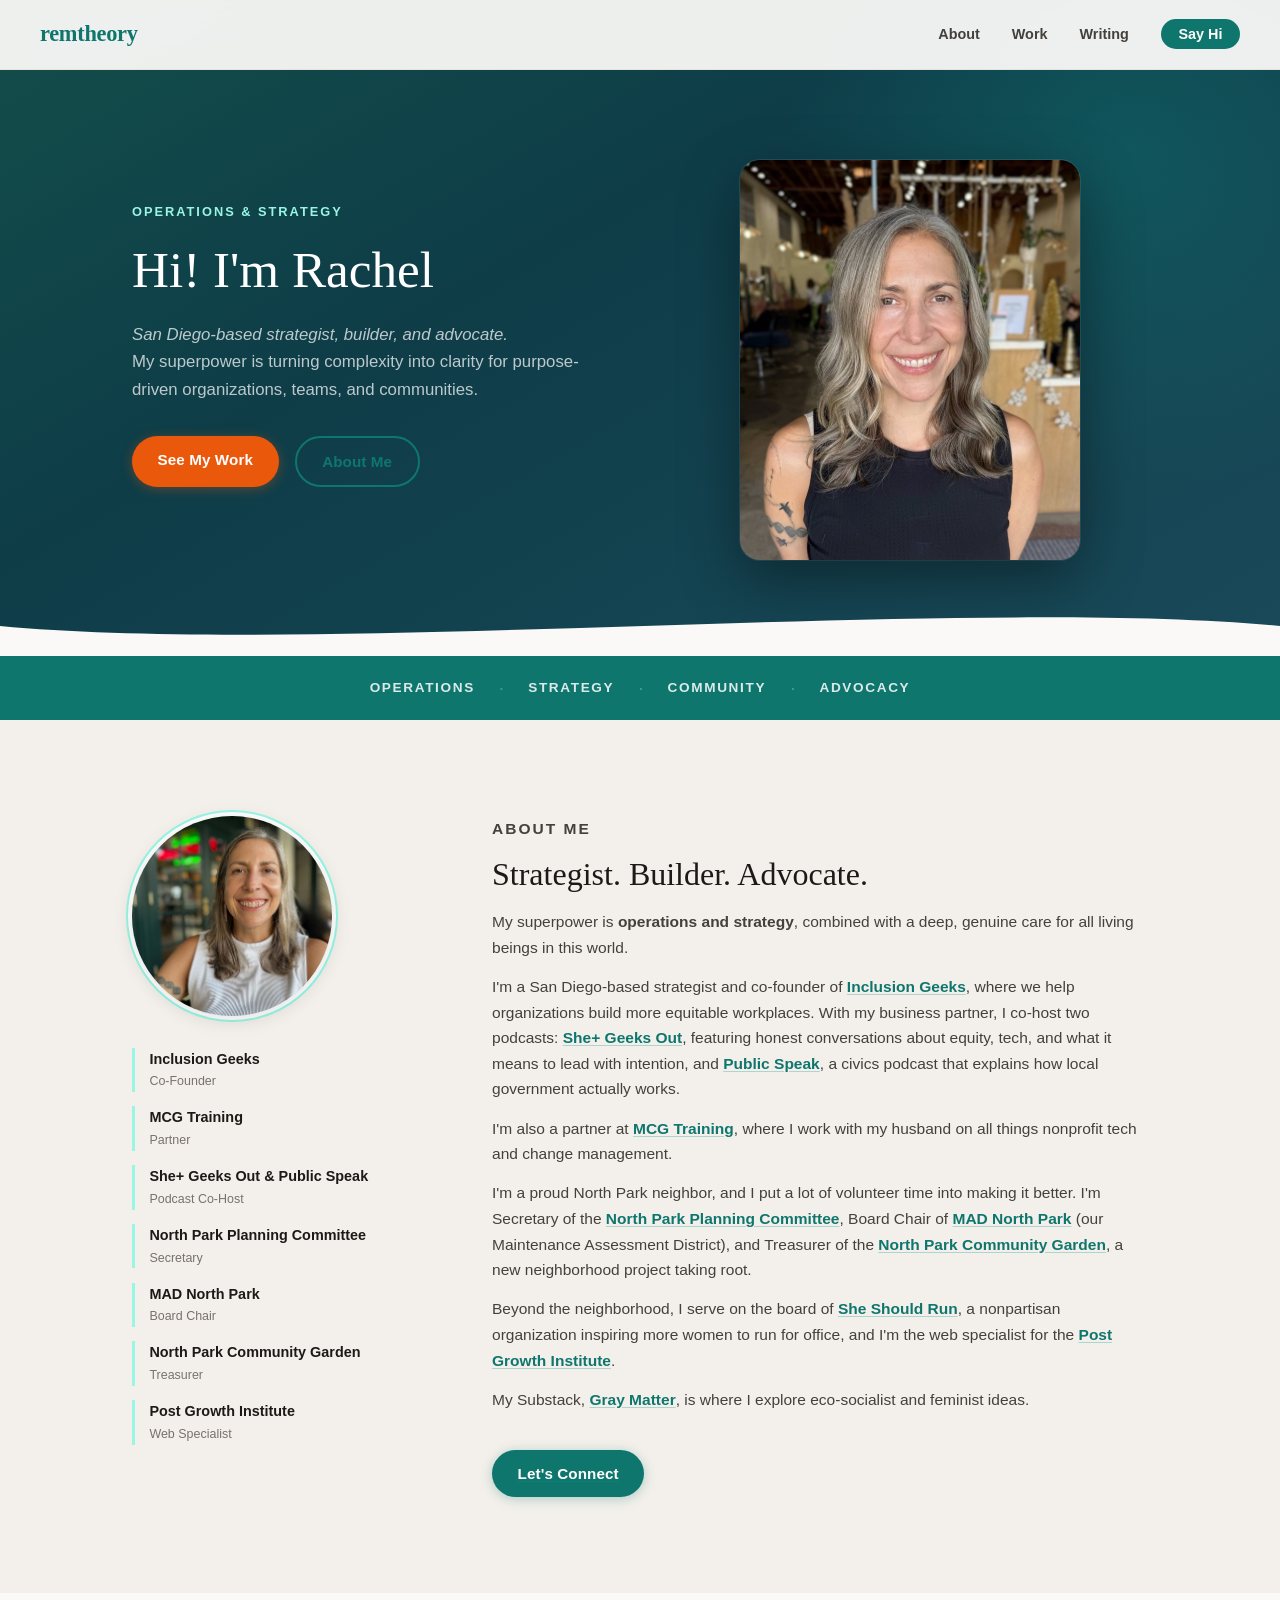
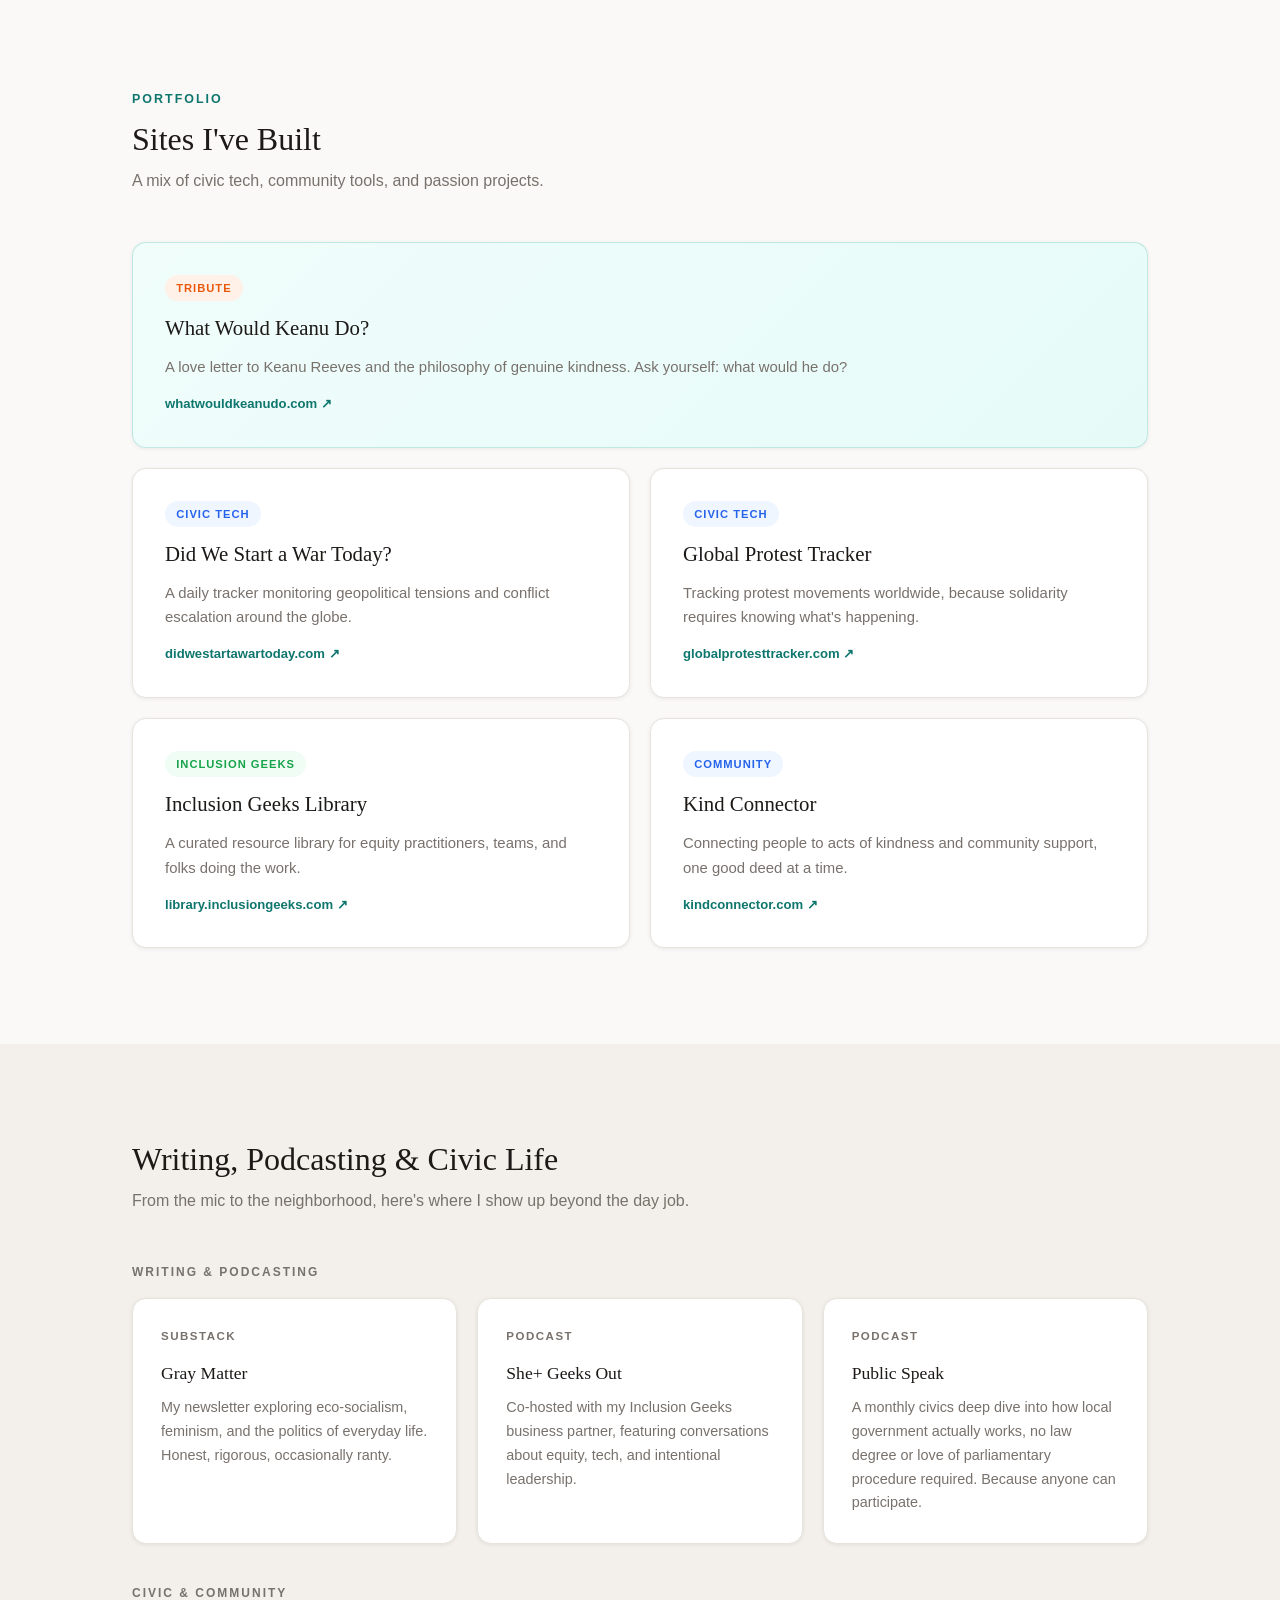
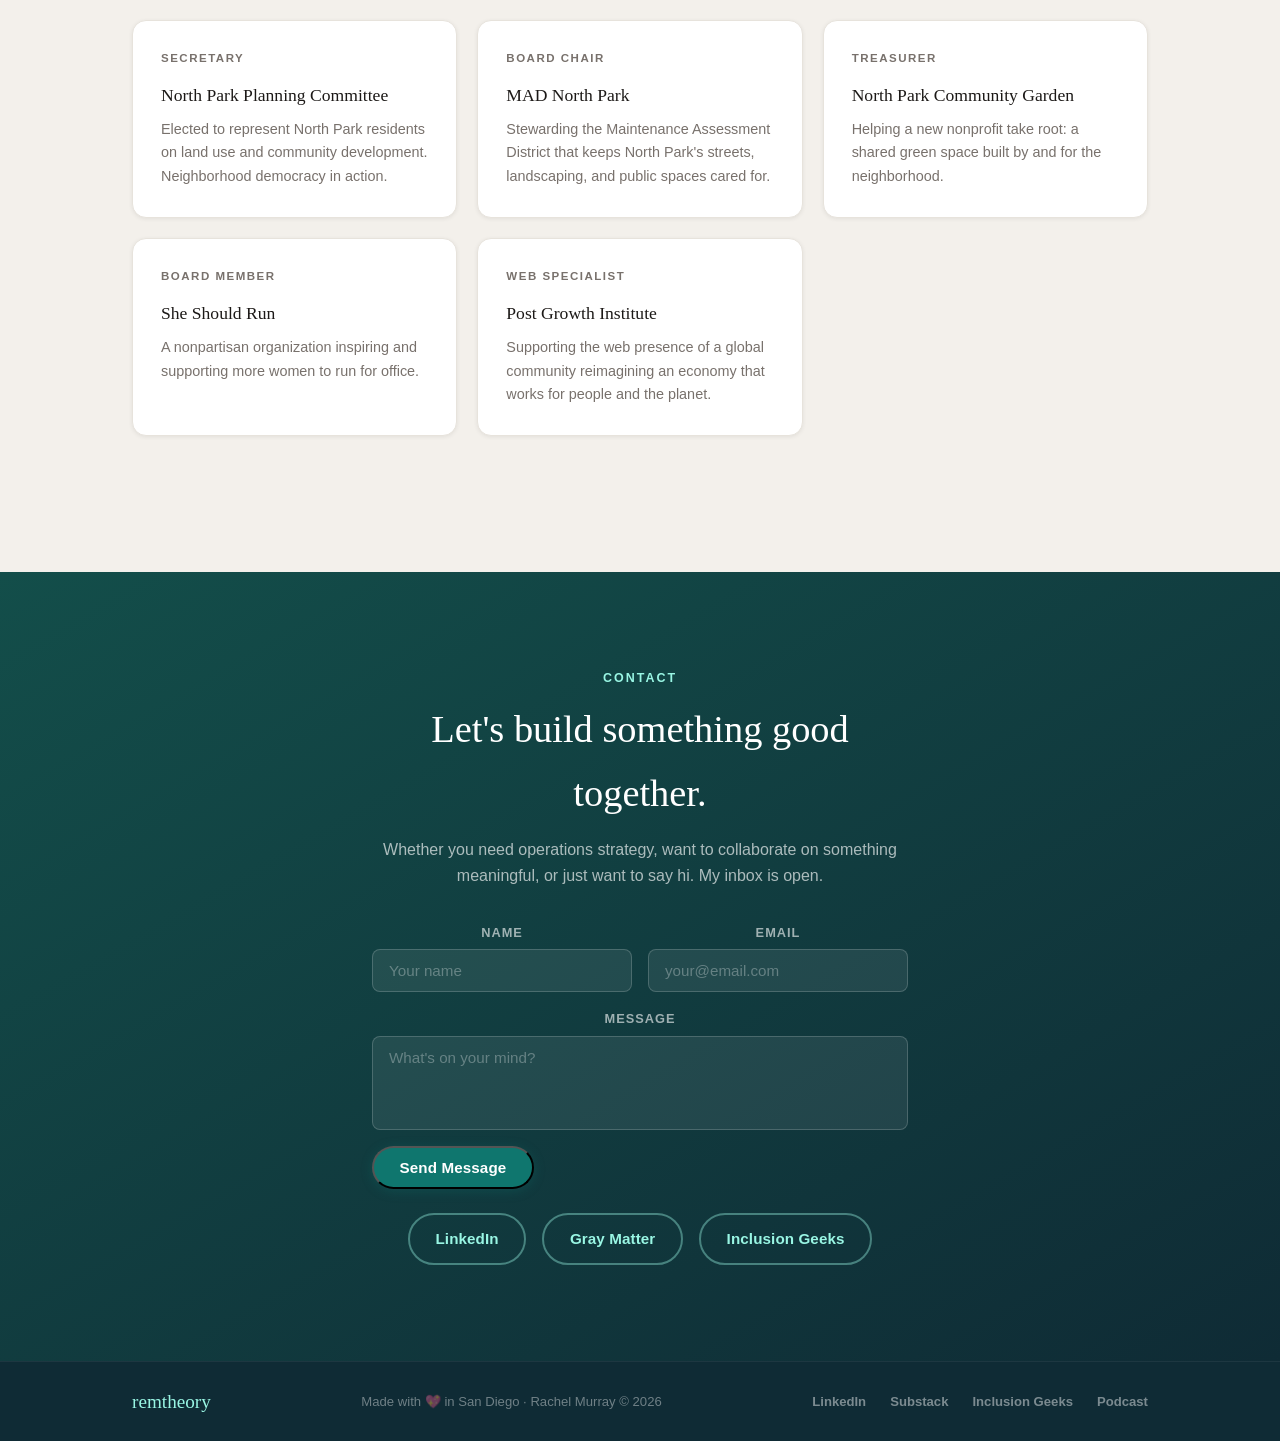
==== commit 67019bc4: "Refresh site: new civic roles, MCG Training, Public Speak; remove zoo and How I Build Co-Authored-By" ====
--- a/index.html
+++ b/index.html
@@ -81,18 +81,12 @@
     <div class="container hero-grid">
       <div class="hero-text">
         <p class="hero-eyebrow">Operations &amp; Strategy</p>
-        <h1 class="hero-title">Hi! I'm Rachel &#128075;</h1>
+        <h1 class="hero-title">Hi! I'm Rachel</h1>
         <p class="hero-sub"><em>San Diego-based strategist, builder, and advocate.</em><br /> My superpower is turning complexity into clarity for purpose-driven organizations, teams, and communities.</p>
         <div class="hero-cta">
           <a href="#work" class="btn btn-primary">See My Work</a>
           <a href="#about" class="btn btn-ghost">About Me</a>
         </div>
-        <div class="hero-tags">
-          <span class="tag">Operations</span>
-          <span class="tag">Strategy</span>
-          <span class="tag">Community</span>
-           <span class="tag">Advocacy</span>
-        </div>
       </div>
       <div class="hero-visual">
         <div class="hero-photo-wrap">
@@ -110,13 +104,13 @@
   <!-- STRIP -->
   <section class="strip">
     <div class="container strip-inner">
-      <div class="strip-item"><span class="strip-icon">🧭</span><span>Operations &amp; Strategy</span></div>
+      <div class="strip-item"><span>Operations</span></div>
       <div class="strip-sep">·</div>
-      <div class="strip-item"><span class="strip-icon">💚</span><span>Business for Good San Diego</span></div>
+      <div class="strip-item"><span>Strategy</span></div>
       <div class="strip-sep">·</div>
-      <div class="strip-item"><span class="strip-icon">🎙️</span><span>She+ Geeks Out Podcast</span></div>
+      <div class="strip-item"><span>Community</span></div>
       <div class="strip-sep">·</div>
-      <div class="strip-item"><span class="strip-icon">🦁</span><span>San Diego Zoo Volunteer</span></div>
+      <div class="strip-item"><span>Advocacy</span></div>
     </div>
   </section>
 
@@ -129,45 +123,45 @@
         </div>
         <div class="about-affiliations">
           <div class="affil-item">
-            <span class="affil-icon">🌐</span>
             <div>
               <strong>Inclusion Geeks</strong>
               <span>Co-Founder</span>
             </div>
           </div>
           <div class="affil-item">
-            <span class="affil-icon">🎙️</span>
-            <div>
-              <strong>She+ Geeks Out</strong>
+            <div>
+              <strong>MCG Training</strong>
+              <span>Partner</span>
+            </div>
+          </div>
+          <div class="affil-item">
+            <div>
+              <strong>She+ Geeks Out &amp; Public Speak</strong>
               <span>Podcast Co-Host</span>
             </div>
           </div>
           <div class="affil-item">
-            <span class="affil-icon">🏛️</span>
-            <div>
-              <strong>She Should Run</strong>
-              <span>Board Member</span>
-            </div>
-          </div>
-          <div class="affil-item">
-            <span class="affil-icon">🏘️</span>
             <div>
               <strong>North Park Planning Committee</strong>
-              <span>Board Member</span>
-            </div>
-          </div>
-          <div class="affil-item">
-            <span class="affil-icon">🦒</span>
-            <div>
-              <strong>San Diego Zoo</strong>
-              <span>Volunteer</span>
-            </div>
-          </div>
-          <div class="affil-item">
-            <span class="affil-icon">💚</span>
-            <div>
-              <strong>Business for Good San Diego</strong>
-              <span>Member</span>
+              <span>Secretary</span>
+            </div>
+          </div>
+          <div class="affil-item">
+            <div>
+              <strong>MAD North Park</strong>
+              <span>Board Chair</span>
+            </div>
+          </div>
+          <div class="affil-item">
+            <div>
+              <strong>North Park Community Garden</strong>
+              <span>Treasurer</span>
+            </div>
+          </div>
+          <div class="affil-item">
+            <div>
+              <strong>Post Growth Institute</strong>
+              <span>Web Specialist</span>
             </div>
           </div>
         </div>
@@ -175,10 +169,12 @@
       <div class="about-right">
         <p class="section-eyebrow">About Me</p>
         <h2 class="section-title">Strategist. Builder. Advocate.</h2>
-        <p class="about-lead">My superpower is <strong>operations and strategy</strong>, combined with a deep, genuine care for the humans and animals in this world.</p>
-        <p>I'm a San Diego-based strategist and co-founder of <a href="https://inclusiongeeks.com" target="_blank" rel="noopener noreferrer"><strong>Inclusion Geeks</strong></a>, where we help organizations build more equitable workplaces. With my business partner, I co-host the <a href="https://inclusiongeeks.com/podcast" target="_blank" rel="noopener noreferrer"><strong>She+ Geeks Out Podcast</strong></a>, featuring honest conversations about equity, tech, and what it means to lead with intention.</p>
-        <p>I serve on the board of <a href="https://sheshouldrun.org" target="_blank" rel="noopener noreferrer"><strong>She Should Run</strong></a>, a nonpartisan organization inspiring more women to run for office. I was recently elected to the <a href="https://www.northparkplanning.org/" target="_blank" rel="noopener noreferrer"><strong>North Park Planning Committee</strong></a>, a volunteer-elected board representing North Park residents on land use and community development. I'm also a proud member of <a href="https://businessforgoodsd.org/" target="_blank" rel="noopener noreferrer"><strong>Business for Good San Diego</strong></a>, a community committed to using business as a force for positive change.</p>
-        <p>Outside of work, I volunteer at the <strong>San Diego Zoo</strong>, because animal welfare is personal, not performative. My Substack, <a href="https://remtheory.substack.com" target="_blank" rel="noopener noreferrer"><strong>Gray Matter</strong></a>, is where I explore eco-socialist and feminist ideas.</p>
+        <p class="about-lead">My superpower is <strong>operations and strategy</strong>, combined with a deep, genuine care for all living beings in this world.</p>
+        <p>I'm a San Diego-based strategist and co-founder of <a href="https://inclusiongeeks.com" target="_blank" rel="noopener noreferrer"><strong>Inclusion Geeks</strong></a>, where we help organizations build more equitable workplaces. With my business partner, I co-host two podcasts: <a href="https://inclusiongeeks.com/podcast" target="_blank" rel="noopener noreferrer"><strong>She+ Geeks Out</strong></a>, featuring honest conversations about equity, tech, and what it means to lead with intention, and <a href="https://www.publicspeakpodcast.com/" target="_blank" rel="noopener noreferrer"><strong>Public Speak</strong></a>, a civics podcast that explains how local government actually works.</p>
+        <p>I'm also a partner at <a href="https://mcgtraining.com" target="_blank" rel="noopener noreferrer"><strong>MCG Training</strong></a>, where I work with my husband on all things nonprofit tech and change management.</p>
+        <p>I'm a proud North Park neighbor, and I put a lot of volunteer time into making it better. I'm Secretary of the <a href="https://www.northparkplanning.org/" target="_blank" rel="noopener noreferrer"><strong>North Park Planning Committee</strong></a>, Board Chair of <a href="https://npmad.org/" target="_blank" rel="noopener noreferrer"><strong>MAD North Park</strong></a> (our Maintenance Assessment District), and Treasurer of the <a href="https://www.northparkcommunitygarden.org" target="_blank" rel="noopener noreferrer"><strong>North Park Community Garden</strong></a>, a new neighborhood project taking root.</p>
+        <p>Beyond the neighborhood, I serve on the board of <a href="https://sheshouldrun.org" target="_blank" rel="noopener noreferrer"><strong>She Should Run</strong></a>, a nonpartisan organization inspiring more women to run for office, and I'm the web specialist for the <a href="https://www.postgrowth.org/" target="_blank" rel="noopener noreferrer"><strong>Post Growth Institute</strong></a>.</p>
+        <p>My Substack, <a href="https://remtheory.substack.com" target="_blank" rel="noopener noreferrer"><strong>Gray Matter</strong></a>, is where I explore eco-socialist and feminist ideas.</p>
         <a href="#contact" class="btn btn-primary" style="margin-top:1.5rem; display:inline-block; color:#fff;">Let's Connect</a>
       </div>
     </div>
@@ -242,25 +238,6 @@
 
       </div>
 
-      <!-- HOW I BUILD -->
-      <div class="stack-callout">
-        <div class="stack-left">
-          <h3 class="stack-title">How I Build</h3>
-          <p class="stack-desc">My background is in front-end web development, and pairing with Claude Code has completely changed what I can create. I'm building faster, tackling things I never could have done solo, and turning ideas into reality. It feels less like using a tool and more like having a technical co-pilot.</p>
-        </div>
-        <div class="stack-right">
-          <p class="stack-tools-label">The stack</p>
-          <div class="stack-tools">
-            <span class="stack-tool"><span class="stack-tool-icon">🤖</span>Claude Code</span>
-            <span class="stack-tool"><span class="stack-tool-icon">☁️</span>Cloudflare</span>
-            <span class="stack-tool"><span class="stack-tool-icon">▲</span>Vercel</span>
-            <span class="stack-tool"><span class="stack-tool-icon">🐙</span>GitHub</span>
-            <span class="stack-tool"><span class="stack-tool-icon">🚂</span>Railway</span>
-            <span class="stack-tool"><span class="stack-tool-icon">🦋</span>Supabase</span>
-          </div>
-        </div>
-      </div>
-
     </div>
   </section>
 
@@ -268,17 +245,16 @@
   <section class="section about-section" id="writing">
     <div class="container">
       <div class="section-header">
-        <h2 class="section-title">Writing, Podcasting &amp; Local Roots</h2>
+        <h2 class="section-title">Writing, Podcasting &amp; Civic Life</h2>
         <p class="section-sub">From the mic to the neighborhood, here's where I show up beyond the day job.</p>
       </div>
 
       <div class="beyond-group">
         <p class="beyond-group-label">Writing &amp; Podcasting</p>
-        <div class="beyond-grid">
+        <div class="beyond-grid beyond-grid-3">
 
           <a href="https://remtheory.substack.com" target="_blank" rel="noopener noreferrer" class="beyond-card">
             <div class="bc-header">
-              <span class="bc-icon">📰</span>
               <span class="bc-label">Substack</span>
             </div>
             <h3>Gray Matter</h3>
@@ -287,45 +263,65 @@
 
           <a href="https://inclusiongeeks.com/podcast" target="_blank" rel="noopener noreferrer" class="beyond-card">
             <div class="bc-header">
-              <span class="bc-icon">🎙️</span>
               <span class="bc-label">Podcast</span>
             </div>
             <h3>She+ Geeks Out</h3>
             <p>Co-hosted with my Inclusion Geeks business partner, featuring conversations about equity, tech, and intentional leadership.</p>
           </a>
 
+          <a href="https://www.publicspeakpodcast.com/" target="_blank" rel="noopener noreferrer" class="beyond-card">
+            <div class="bc-header">
+              <span class="bc-label">Podcast</span>
+            </div>
+            <h3>Public Speak</h3>
+            <p>A monthly civics deep dive into how local government actually works, no law degree or love of parliamentary procedure required. Because anyone can participate.</p>
+          </a>
+
         </div>
       </div>
 
       <div class="beyond-group">
-        <p class="beyond-group-label">🌊 Local Community</p>
+        <p class="beyond-group-label">Civic &amp; Community</p>
         <div class="beyond-grid beyond-grid-3">
 
-          <a href="https://zoo.sandiegozoo.org/" target="_blank" rel="noopener noreferrer" class="beyond-card">
-            <div class="bc-header">
-              <span class="bc-icon">🦁</span>
-              <span class="bc-label">Volunteer</span>
-            </div>
-            <h3>San Diego Zoo</h3>
-            <p>Proud volunteer at one of the world's most beloved conservation institutions. Animals deserve advocates.</p>
-          </a>
-
-          <a href="https://businessforgoodsd.org/" target="_blank" rel="noopener noreferrer" class="beyond-card">
-            <div class="bc-header">
-              <span class="bc-icon">💚</span>
-              <span class="bc-label">Community</span>
-            </div>
-            <h3>Business for Good SD</h3>
-            <p>A community committed to using business as a tool for positive social and environmental impact in San Diego.</p>
-          </a>
-
           <a href="https://www.northparkplanning.org/" target="_blank" rel="noopener noreferrer" class="beyond-card">
             <div class="bc-header">
-              <span class="bc-icon">🏘️</span>
-              <span class="bc-label">Board Member</span>
+              <span class="bc-label">Secretary</span>
             </div>
             <h3>North Park Planning Committee</h3>
             <p>Elected to represent North Park residents on land use and community development. Neighborhood democracy in action.</p>
+          </a>
+
+          <a href="https://npmad.org/" target="_blank" rel="noopener noreferrer" class="beyond-card">
+            <div class="bc-header">
+              <span class="bc-label">Board Chair</span>
+            </div>
+            <h3>MAD North Park</h3>
+            <p>Stewarding the Maintenance Assessment District that keeps North Park's streets, landscaping, and public spaces cared for.</p>
+          </a>
+
+          <a href="https://www.northparkcommunitygarden.org" target="_blank" rel="noopener noreferrer" class="beyond-card">
+            <div class="bc-header">
+              <span class="bc-label">Treasurer</span>
+            </div>
+            <h3>North Park Community Garden</h3>
+            <p>Helping a new nonprofit take root: a shared green space built by and for the neighborhood.</p>
+          </a>
+
+          <a href="https://sheshouldrun.org" target="_blank" rel="noopener noreferrer" class="beyond-card">
+            <div class="bc-header">
+              <span class="bc-label">Board Member</span>
+            </div>
+            <h3>She Should Run</h3>
+            <p>A nonpartisan organization inspiring and supporting more women to run for office.</p>
+          </a>
+
+          <a href="https://www.postgrowth.org/" target="_blank" rel="noopener noreferrer" class="beyond-card">
+            <div class="bc-header">
+              <span class="bc-label">Web Specialist</span>
+            </div>
+            <h3>Post Growth Institute</h3>
+            <p>Supporting the web presence of a global community reimagining an economy that works for people and the planet.</p>
           </a>
 
         </div>
--- a/style.css
+++ b/style.css
@@ -276,10 +276,10 @@
   gap: .5rem;
   font-size: .85rem;
   font-weight: 600;
+  letter-spacing: .12em;
+  text-transform: uppercase;
   color: rgba(255,255,255,.85);
 }
-
-.strip-icon { font-size: 1rem; }
 
 .strip-sep {
   color: rgba(255,255,255,.25);
@@ -392,89 +392,6 @@
   margin-top: .25rem;
 }
 
-/* ── HOW I BUILD ── */
-.stack-callout {
-  margin-top: 3rem;
-  background: linear-gradient(135deg, var(--teal-pale), #e6fbf8);
-  border: 1px solid rgba(13,148,136,.18);
-  border-left: 4px solid var(--teal);
-  border-radius: var(--radius);
-  padding: 2.25rem 2.5rem;
-  display: grid;
-  grid-template-columns: 1fr auto;
-  gap: 3rem;
-  align-items: center;
-}
-
-@media (max-width: 760px) {
-  .stack-callout { grid-template-columns: 1fr; gap: 1.75rem; }
-}
-
-.stack-eyebrow {
-  font-size: .75rem;
-  font-weight: 700;
-  text-transform: uppercase;
-  letter-spacing: 2px;
-  color: var(--teal-dark);
-  margin-bottom: .4rem;
-}
-
-.stack-title {
-  font-family: 'Fraunces', serif;
-  font-size: 1.35rem;
-  font-weight: 400;
-  color: var(--text);
-  margin-bottom: .75rem;
-}
-
-.stack-desc {
-  font-size: .95rem;
-  color: var(--text-mid);
-  line-height: 1.7;
-  max-width: 540px;
-}
-
-.stack-desc strong {
-  color: var(--teal-dark);
-}
-
-.stack-right {
-  display: flex;
-  flex-direction: column;
-  gap: .75rem;
-  flex-shrink: 0;
-}
-
-.stack-tools-label {
-  font-size: .72rem;
-  font-weight: 700;
-  text-transform: uppercase;
-  letter-spacing: 1.5px;
-  color: var(--text-light);
-}
-
-.stack-tools {
-  display: flex;
-  flex-direction: column;
-  gap: .5rem;
-}
-
-.stack-tool {
-  display: flex;
-  align-items: center;
-  gap: .55rem;
-  font-size: .88rem;
-  font-weight: 600;
-  color: var(--text-mid);
-  background: rgba(255,255,255,.7);
-  border: 1px solid rgba(13,148,136,.15);
-  border-radius: 8px;
-  padding: .4rem .85rem;
-  white-space: nowrap;
-}
-
-.stack-tool-icon { font-size: 1rem; }
-
 /* ── ABOUT ── */
 .about-section { background: var(--bg-alt); }
 
@@ -514,16 +431,17 @@
 .about-affiliations {
   display: flex;
   flex-direction: column;
-  gap: 1rem;
+  gap: .9rem;
 }
 
 .affil-item {
   display: flex;
   align-items: center;
   gap: .75rem;
-}
-
-.affil-icon { font-size: 1.4rem; flex-shrink: 0; }
+  padding-left: .9rem;
+  border-left: 3px solid var(--teal-light);
+}
+
 
 .affil-item div {
   display: flex;
@@ -624,7 +542,6 @@
   margin-bottom: .3rem;
 }
 
-.bc-icon { font-size: 1.4rem; }
 
 .bc-label {
   font-size: .72rem;
